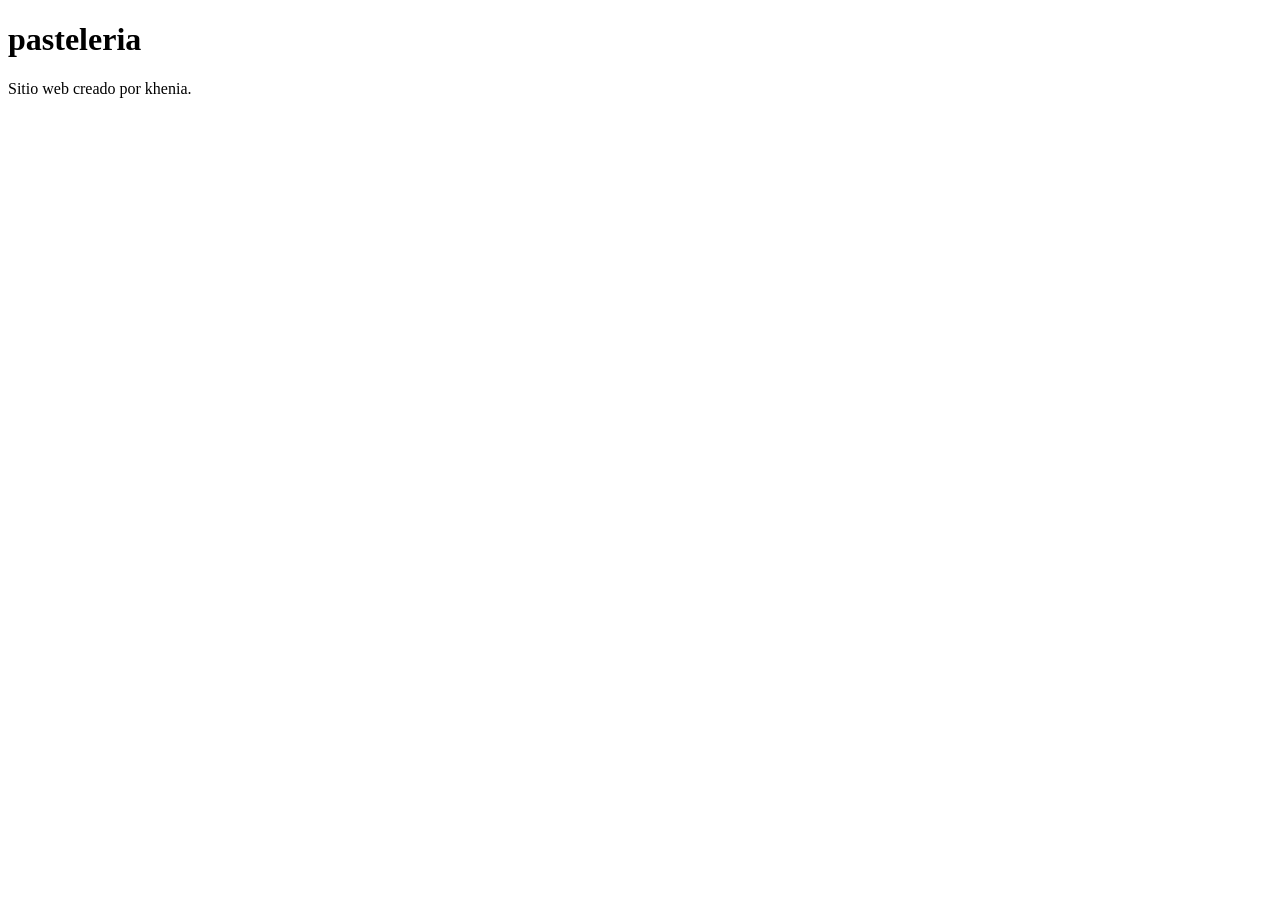
==== index.html @ 94121410 "titulo" ====
<!DOCTYPE html>
<html lang="es">
<head>
    <meta charset="UTF-8">
    <meta name="viewport" content="width=device-width, initial-scale=1.0">
    <title>Document</title>
</head>
<body>
  <h1>pasteleria</h1>
  <p>Sitio web creado por khenia.</p>
</body>
</html>
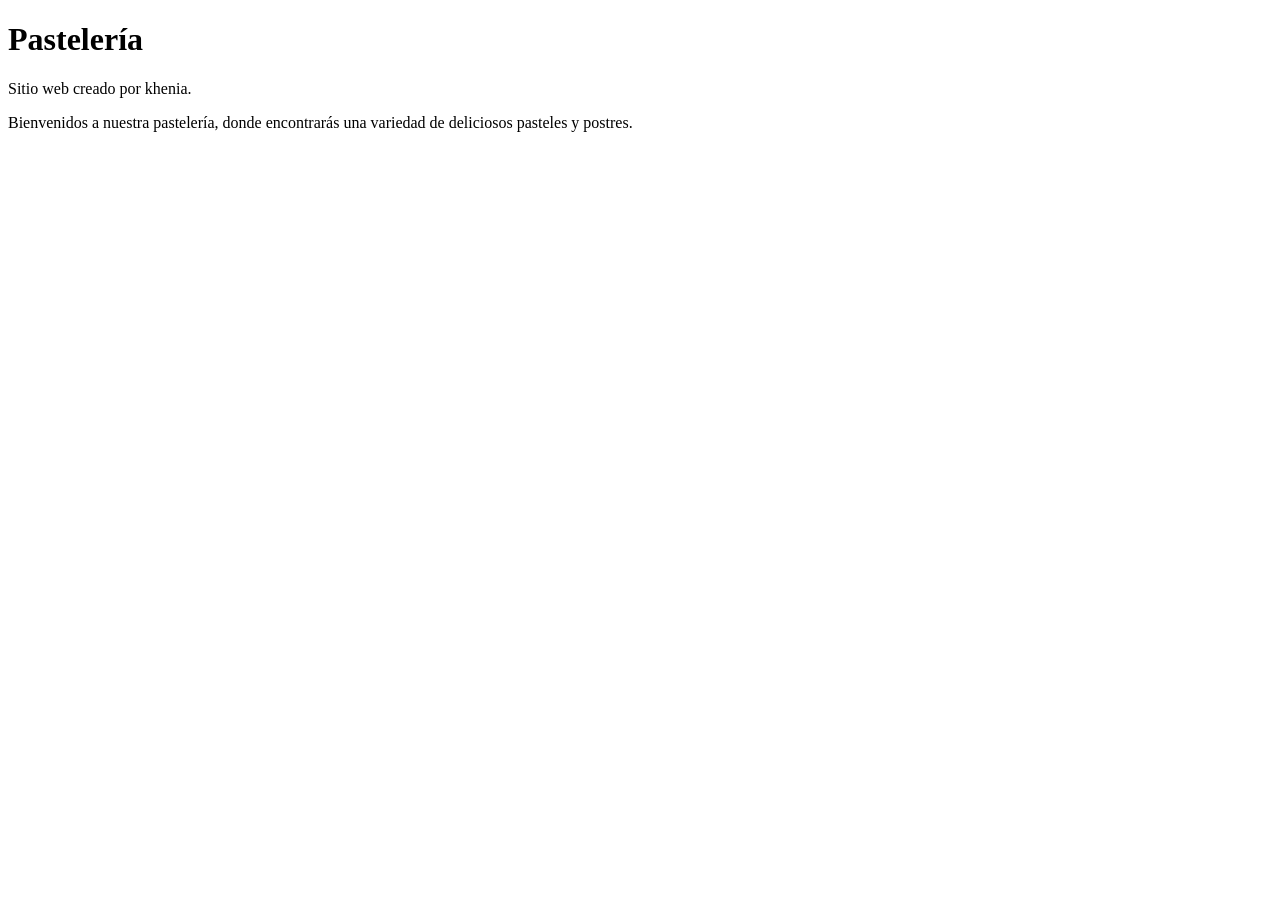
==== commit 5244a5fb: "parrafo de bioenvenida" ====
--- a/index.html
+++ b/index.html
@@ -3,10 +3,11 @@
 <head>
     <meta charset="UTF-8">
     <meta name="viewport" content="width=device-width, initial-scale=1.0">
-    <title>Document</title>
+    <title>Pastelería</title>
 </head>
 <body>
-  <h1>pasteleria</h1>
+  <h1>Pastelería</h1>
   <p>Sitio web creado por khenia.</p>
+  <p>Bienvenidos a nuestra pastelería, donde encontrarás una variedad de deliciosos pasteles y postres.</p>
 </body>
 </html>
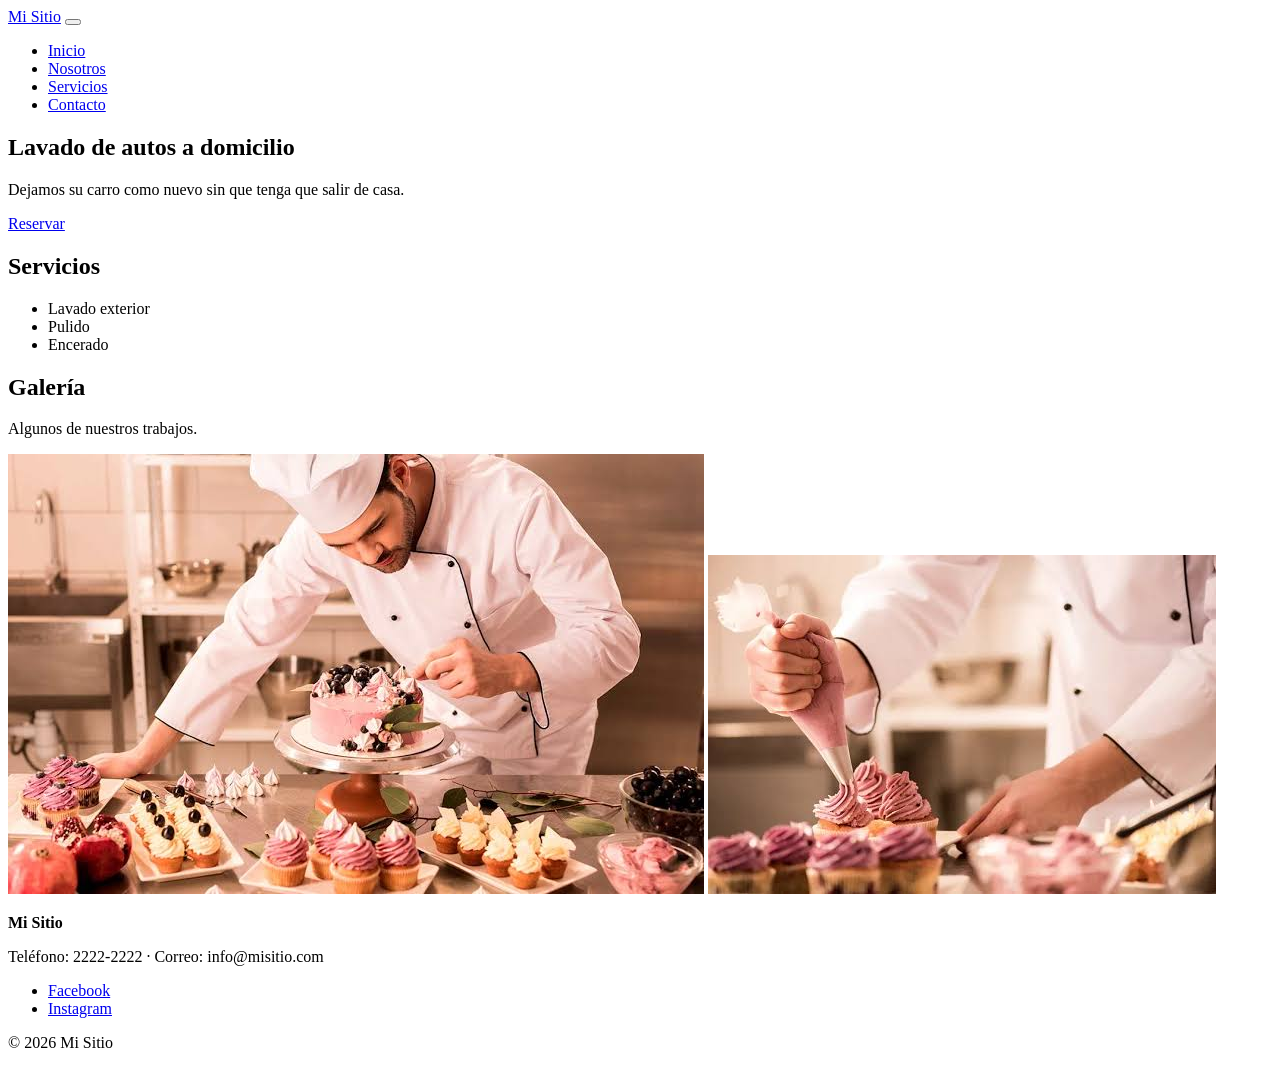
==== commit 114cf8d4: "agrega header, menu, footer y formulario" ====
--- a/index.html
+++ b/index.html
@@ -4,10 +4,62 @@
     <meta charset="UTF-8">
     <meta name="viewport" content="width=device-width, initial-scale=1.0">
     <title>Pastelería</title>
+      <link rel="stylesheet" href="css/estilos.css">
 </head>
 <body>
-  <h1>Pastelería</h1>
-  <p>Sitio web creado por khenia.</p>
-  <p>Bienvenidos a nuestra pastelería, donde encontrarás una variedad de deliciosos pasteles y postres.</p>
+ 
+
+
+<header class="header">
+  <a href="index.html" class="logo">Mi Sitio</a>
+
+  <button class="hamburguesa" id="btnMenu">
+    <span></span><span></span><span></span>
+  </button>
+
+  <nav class="menu" id="menu">
+    <ul>
+      <li><a href="index.html">Inicio</a></li>
+      <li><a href="nosotros.html">Nosotros</a></li>
+      <li><a href="servicios.html">Servicios</a></li>
+      <li><a href="contacto.html">Contacto</a></li>
+    </ul>
+  </nav>
+</header>
+
+<main>
+  <section class="portada">
+    <h1>Lavado de autos a domicilio</h1>
+    <p>Dejamos su carro como nuevo sin que tenga que salir de casa.</p>
+    <a href="contacto.html" class="boton">Reservar</a>
+  </section>
+
+  <section class="servicios">
+    <h2>Servicios</h2>
+    <ul>
+      <li>Lavado exterior</li>
+      <li>Pulido</li>
+      <li>Encerado</li>
+    </ul>
+  </section>
+
+  <section class="galeria">
+    <h2>Galería</h2>
+    <p>Algunos de nuestros trabajos.</p>
+    <img src="img/pastel1.jpg" alt="Auto recién lavado frente a una casa">
+<img src="img/pastel2.jpg" alt="Interior de un auto aspirado y limpio">
+  </section>
+</main>
+<footer class="footer">
+  <div>
+    <p><strong>Mi Sitio</strong></p>
+    <p>Teléfono: 2222-2222 · Correo: info@misitio.com</p>
+  </div>
+  <ul class="redes">
+    <li><a href="https://www.facebook.com/" target="_blank" rel="noopener">Facebook</a></li>
+    <li><a href="https://www.instagram.com/" target="_blank" rel="noopener">Instagram</a></li>
+  </ul>
+  <p>&copy; 2026 Mi Sitio</p>
+</footer>
 </body>
 </html>
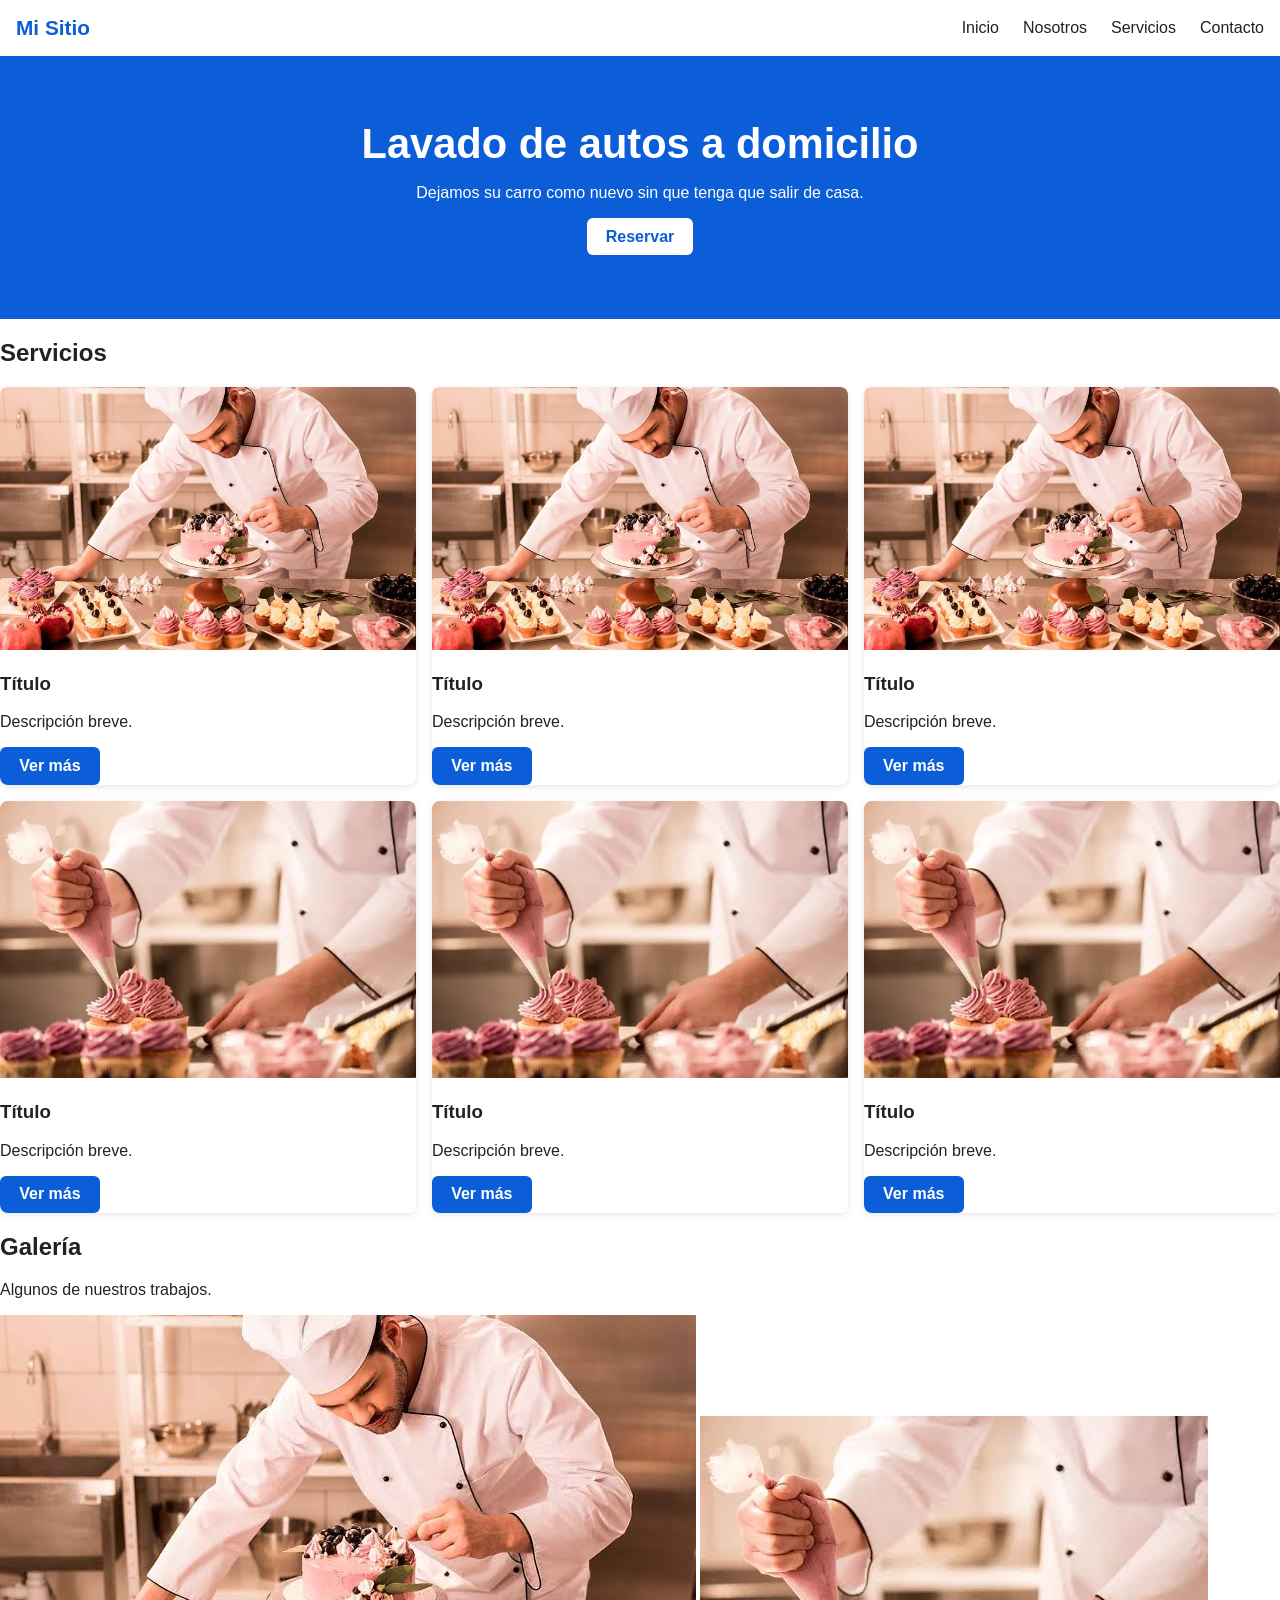
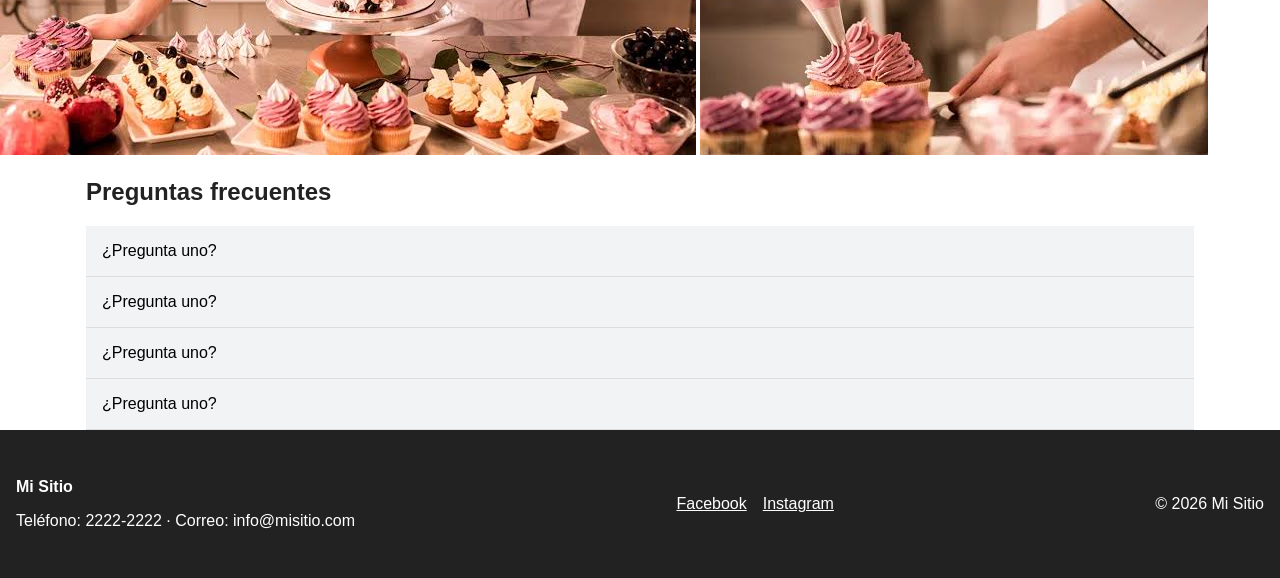
==== commit 1d3d53e0: "agrega estilos, cards y accordion" ====
--- a/index.html
+++ b/index.html
@@ -36,11 +36,47 @@
 
   <section class="servicios">
     <h2>Servicios</h2>
-    <ul>
-      <li>Lavado exterior</li>
-      <li>Pulido</li>
-      <li>Encerado</li>
-    </ul>
+  <div class="cards">
+  <article class="tarjeta">
+    <img src="img/pastel1.jpg" alt="Servicio 1">
+    <h3>Título</h3>
+    <p>Descripción breve.</p>
+    <a href="#" class="boton">Ver más</a>
+  </article>
+
+   <article class="tarjeta">
+    <img src="img/pastel1.jpg" alt="Servicio 1">
+    <h3>Título</h3>
+    <p>Descripción breve.</p>
+    <a href="#" class="boton">Ver más</a>
+  </article>
+   <article class="tarjeta">
+    <img src="img/pastel1.jpg" alt="Servicio 1">
+    <h3>Título</h3>
+    <p>Descripción breve.</p>
+    <a href="#" class="boton">Ver más</a>
+  </article>
+   <article class="tarjeta">
+    <img src="img/pastel2.jpg" alt="Servicio 1">
+    <h3>Título</h3>
+    <p>Descripción breve.</p>
+    <a href="#" class="boton">Ver más</a>
+  </article>
+   <article class="tarjeta">
+    <img src="img/pastel2.jpg" alt="Servicio 1">
+    <h3>Título</h3>
+    <p>Descripción breve.</p>
+    <a href="#" class="boton">Ver más</a>
+  </article>
+   <article class="tarjeta">
+    <img src="img/pastel2.jpg" alt="Servicio 1">
+    <h3>Título</h3>
+    <p>Descripción breve.</p>
+    <a href="#" class="boton">Ver más</a>
+  </article>
+
+</div>
+
   </section>
 
   <section class="galeria">
@@ -49,6 +85,37 @@
     <img src="img/pastel1.jpg" alt="Auto recién lavado frente a una casa">
 <img src="img/pastel2.jpg" alt="Interior de un auto aspirado y limpio">
   </section>
+
+
+  <section class="preguntas contenedor">
+  <h2>Preguntas frecuentes</h2>
+  <div class="accordion">
+    <div class="item">
+      <button class="titulo">¿Pregunta uno?</button>
+      <div class="contenido"><p>Respuesta uno.</p></div>
+    </div>
+
+
+ <div class="item">
+      <button class="titulo">¿Pregunta uno?</button>
+      <div class="contenido"><p>Respuesta uno.</p></div>
+    </div>
+
+
+     <div class="item">
+      <button class="titulo">¿Pregunta uno?</button>
+      <div class="contenido"><p>Respuesta uno.</p></div>
+    </div>
+     <div class="item">
+      <button class="titulo">¿Pregunta uno?</button>
+      <div class="contenido"><p>Respuesta uno.</p></div>
+    </div>
+    
+
+
+
+</div>
+</section>
 </main>
 <footer class="footer">
   <div>
--- a/css/estilos.css
+++ b/css/estilos.css
@@ -0,0 +1,156 @@
+*, *::before, *::after { box-sizing: border-box; }
+body { margin: 0; font-family: Arial, sans-serif; color: var(--color-texto); }
+img { max-width: 100%; height: auto; }
+
+:root {
+  --color-principal: #0b5ed7;
+  --color-texto: #222;
+  --ancho-max: 1140px;
+}
+
+.contenedor {
+  width: 100%;
+  max-width: var(--ancho-max);
+  margin: 0 auto;
+  padding: 0 1rem;
+}
+
+.header {                     /* logo a un lado, menú al otro */
+  display: flex;
+  justify-content: space-between;
+  align-items: center;
+  padding: 1rem;
+}
+
+.logo {
+  font-size: 1.3rem;
+  font-weight: bold;
+  color: var(--color-principal);
+  text-decoration: none;
+}
+
+.menu ul {
+  display: flex;
+  gap: 1.5rem;
+  list-style: none;
+  margin: 0; padding: 0;
+}
+
+.menu a { color: var(--color-texto); text-decoration: none; }
+.menu a:hover { color: var(--color-principal); }
+
+.hamburguesa {
+  display: flex;
+  flex-direction: column;
+  gap: 5px;
+  padding: .5rem;
+  background: none;
+  border: 0;
+  cursor: pointer;
+}
+
+.hamburguesa span {
+  display: block;
+  width: 26px;
+  height: 3px;
+  background: var(--color-texto);
+  border-radius: 2px;
+  transition: transform .2s, opacity .2s;   /* para animarlas en la clase 4 */
+}
+
+.portada {
+  padding: 3rem 1rem;
+  text-align: center;
+  background: var(--color-principal);
+  color: #fff;
+}
+
+.portada h1 { margin: 0 0 1rem; font-size: 1.8rem; }
+
+.boton {
+  display: inline-block;
+  padding: .6rem 1.2rem;
+  background: var(--color-principal);
+  color: #fff;
+  text-decoration: none;
+  border-radius: 6px;
+  font-weight: bold;
+}
+
+.portada .boton {             /* clase + clase = peso 20: gana a .boton */
+  background: #fff;
+  color: var(--color-principal);
+}
+
+.footer {
+  display: flex;
+  flex-direction: column;
+  gap: 1rem;
+  padding: 2rem 1rem;
+  background: #222;
+  color: #fff;
+  text-align: center;
+}
+
+.footer a { color: #fff; }
+
+.redes {
+  display: flex;
+  justify-content: center;
+  gap: 1rem;
+  list-style: none;
+  margin: 0; padding: 0;
+}
+
+.cards { display: flex; flex-wrap: wrap; gap: 1rem; }
+
+.tarjeta {
+  width: 100%;
+  background: #fff;
+  border-radius: 8px;
+  box-shadow: 0 2px 6px rgba(0,0,0,.1);
+  overflow: hidden;
+  transition: transform .2s;
+}
+.tarjeta:hover { transform: translateY(-4px); }
+
+
+.accordion .titulo {
+  width: 100%;
+  padding: 1rem;
+  text-align: left;
+  font-size: 1rem;
+  background: #f1f3f5;
+  border: 0;
+  border-bottom: 1px solid #ddd;
+  cursor: pointer;
+}
+
+.accordion .contenido { display: none; padding: 0 1rem; }
+.accordion .item.activo .contenido { display: block; }
+
+@media (min-width: 701px) { .tarjeta { width: calc(50% - .5rem); } }
+@media (min-width: 991px) { .tarjeta { width: calc(33.333% - .67rem); } }
+
+/* base: celular */
+.menu { display: none; }        /* lo abrirá la hamburguesa */
+
+@media (min-width: 501px) {
+  .portada h1 { font-size: 2.1rem; }
+}
+
+@media (min-width: 701px) {
+  .portada { padding: 4rem 2rem; }
+  .footer {
+    flex-direction: row;
+    justify-content: space-between;
+    align-items: center;
+    text-align: left;
+  }
+}
+
+@media (min-width: 991px) {
+  .menu { display: block; }       /* menú normal en pantalla grande */
+  .hamburguesa { display: none; }
+  .portada h1 { font-size: 2.6rem; }
+}
